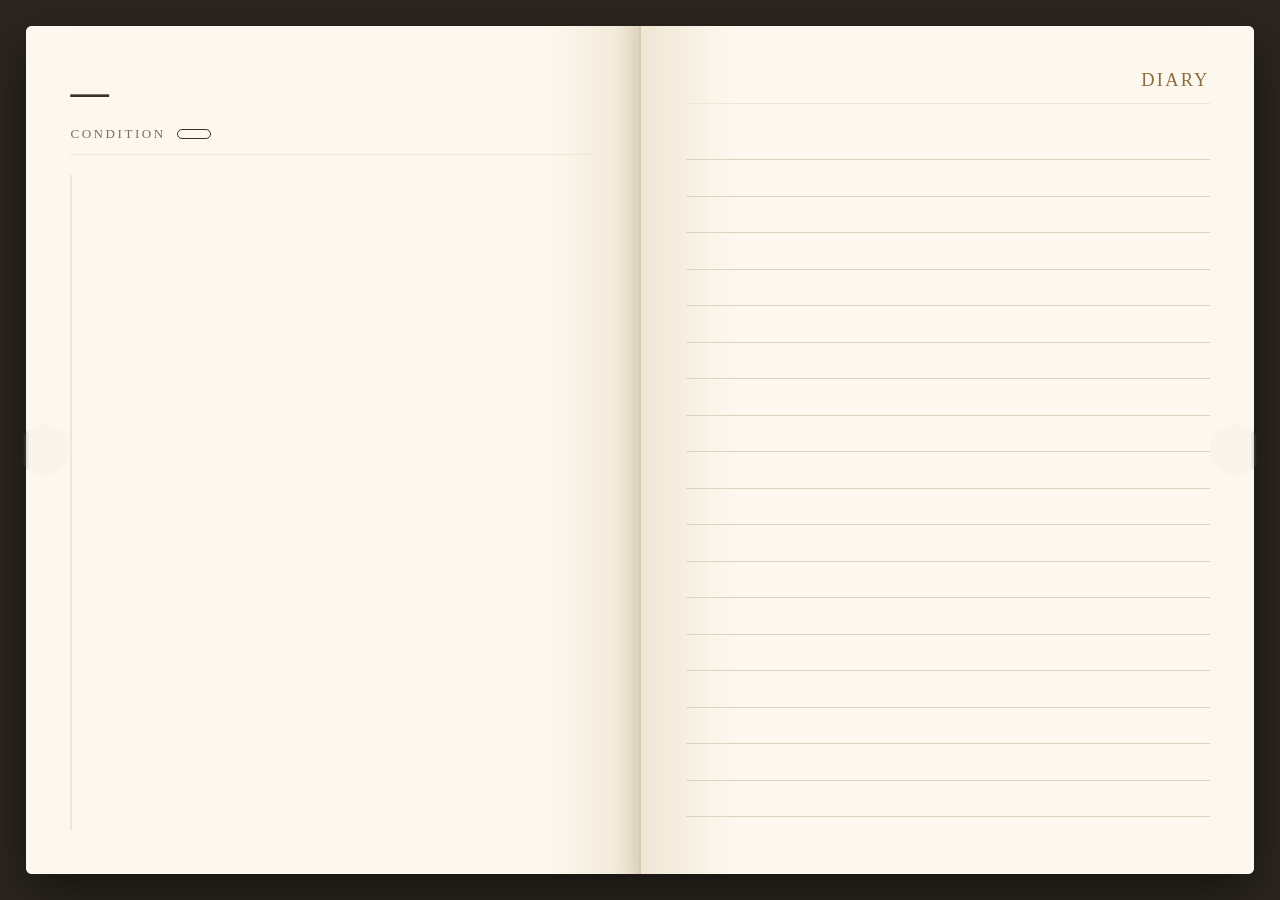
==== index.html @ c5fa0ecf "Build full-screen responsive book UI with vertical day timeline - Full-viewport responsive spread (n" ====
<!DOCTYPE html>
<html lang="ja">
<head>
  <meta charset="UTF-8" />
  <meta name="viewport" content="width=device-width, initial-scale=1.0, viewport-fit=cover" />
  <title>Diary</title>
  <link rel="stylesheet" href="css/style.css" />
</head>
<body>
  <main class="viewport">
    <!-- Previous (older) -->
    <button class="nav nav--prev" id="prevBtn" aria-label="Previous entry">&#10094;</button>

    <div class="book" id="book">
      <!-- Left page: date + activity timeline + condition -->
      <section class="page page--left">
        <header class="page-header">
          <h1 class="date" id="date">—</h1>
          <div class="condition-row">
            <span class="condition-label">Condition</span>
            <span class="condition-value" id="condition"></span>
          </div>
        </header>
        <ul class="activity" id="activity"></ul>
      </section>

      <div class="book-spine" aria-hidden="true"></div>

      <!-- Right page: diary text -->
      <section class="page page--right">
        <header class="page-header page-header--right">
          <span class="page-label">Diary</span>
        </header>
        <div class="diary" id="diary"></div>
      </section>
    </div>

    <!-- Next (newer) -->
    <button class="nav nav--next" id="nextBtn" aria-label="Next entry">&#10095;</button>
  </main>

  <script src="js/app.js"></script>
</body>
</html>
---- css/style.css ----
/* ---------- Reset / base ---------- */
* { box-sizing: border-box; margin: 0; padding: 0; }

:root {
  --paper: #fdf8ef;
  --paper-edge: #efe6d4;
  --ink: #3a332a;
  --ink-soft: #7a7060;
  --accent: #8a6d3b;
  --spine: #d9cbb0;
  --nav-bg: rgba(58, 51, 42, 0.06);
  --nav-bg-hover: rgba(58, 51, 42, 0.14);
}

html, body {
  height: 100%;
  width: 100%;
}

body {
  font-family: "Georgia", "Hiragino Mincho ProN", "Yu Mincho", serif;
  color: var(--ink);
  background: #2c2620;
  overflow: hidden; /* desktop: lock to one screen */
}

/* ---------- Viewport: fills the whole screen, no fixed px ---------- */
.viewport {
  position: relative;
  display: flex;
  align-items: center;
  justify-content: center;
  width: 100vw;
  height: 100vh;
  height: 100dvh; /* mobile dynamic viewport */
  padding: clamp(0.5rem, 2vw, 2.5rem);
}

/* ---------- Book spread ---------- */
.book {
  position: relative;
  display: flex;
  width: 100%;
  height: 100%;
  max-width: 1400px;
  max-height: 900px;
  background: var(--paper);
  border-radius: 6px;
  box-shadow: 0 18px 50px rgba(0, 0, 0, 0.5);
  overflow: hidden;
}

.page {
  flex: 1 1 50%;
  min-width: 0;
  padding: clamp(1.25rem, 3.5vw, 3rem);
  display: flex;
  flex-direction: column;
  overflow-y: auto;
}

.page--left {
  background:
    linear-gradient(to right, var(--paper) 85%, var(--paper-edge));
}
.page--right {
  background:
    linear-gradient(to left, var(--paper) 85%, var(--paper-edge));
}

.book-spine {
  flex: 0 0 2px;
  background: var(--spine);
  box-shadow: 0 0 18px 6px rgba(120, 100, 60, 0.25);
}

/* ---------- Header ---------- */
.page-header {
  border-bottom: 1px solid var(--paper-edge);
  padding-bottom: 0.75rem;
  margin-bottom: 1.25rem;
}
.page-header--right { text-align: right; }

.date {
  font-size: clamp(1.5rem, 3vw, 2.4rem);
  font-weight: 600;
  letter-spacing: 0.04em;
}
.condition-row {
  display: flex;
  align-items: center;
  gap: 0.7rem;
  margin-top: 0.7rem;
}
.condition-label {
  font-size: clamp(0.7rem, 1.3vw, 0.82rem);
  text-transform: uppercase;
  letter-spacing: 2.5px;
  color: var(--ink-soft);
}
.condition-value {
  font-size: clamp(1rem, 1.9vw, 1.2rem);
  font-weight: 600;
  padding: 0.25rem 1rem;
  border-radius: 999px;
  border: 1.5px solid currentColor;
  text-transform: capitalize;
  line-height: 1.25;
}
.condition-value.good   { color: #4a7c4e; background: rgba(74, 124, 78, 0.08); }
.condition-value.fair   { color: #b5882f; background: rgba(181, 136, 47, 0.08); }
.condition-value.bad    { color: #8b3a3a; background: rgba(139, 58, 58, 0.08); }
.condition-value.normal { color: var(--ink-soft); background: rgba(122, 112, 96, 0.08); }

.page-label {
  font-size: clamp(0.9rem, 1.8vw, 1.15rem);
  color: var(--accent);
  letter-spacing: 0.12em;
  text-transform: uppercase;
}

/* ---------- Activity timeline (vertical day view) ---------- */
.activity {
  list-style: none;
  flex: 1;                 /* fill remaining page height */
  display: flex;
  flex-direction: column;
  min-height: 24rem;       /* keep proportions sensible on short pages */
  border-left: 2px solid var(--paper-edge);
  padding-left: 0;
}
.activity .slot {
  display: flex;
  align-items: stretch;
  min-height: 1.6rem;      /* readability floor for tiny segments */
  position: relative;
}
.activity .slot-time {
  flex: 0 0 3.6rem;
  text-align: right;
  padding-right: 0.6rem;
  color: var(--ink-soft);
  font-size: clamp(0.72rem, 1.4vw, 0.85rem);
  font-variant-numeric: tabular-nums;
  transform: translateY(-0.5em); /* align label to the slot's start line */
}
.activity .slot-block {
  flex: 1;
  display: flex;
  align-items: center;
  padding: 0.15rem 0.7rem;
  margin: 1px 0;
  border-radius: 6px;
  background: var(--slot-color);
  color: #fff;
  font-size: clamp(0.8rem, 1.6vw, 0.98rem);
  font-weight: 600;
  line-height: 1.2;
  overflow: hidden;
  text-overflow: ellipsis;
  white-space: nowrap;
  box-shadow: 0 1px 2px rgba(0, 0, 0, 0.12);
}

/* ---------- Diary text ---------- */
.diary {
  flex: 1;
  font-size: clamp(1rem, 1.9vw, 1.2rem);
  line-height: 1.9em;
  white-space: pre-wrap;
  padding-top: 2px;
  /* Ruled paper: one line per text row, scrolls with the content */
  background-image: repeating-linear-gradient(
    transparent,
    transparent calc(1.9em - 1px),
    #ddd3bf calc(1.9em - 1px),
    #ddd3bf 1.9em
  );
  background-attachment: local;
}

/* ---------- Navigation arrows ---------- */
.nav {
  position: absolute;
  top: 50%;
  transform: translateY(-50%);
  z-index: 10;
  width: clamp(2.4rem, 4vw, 3.4rem);
  height: clamp(2.4rem, 4vw, 3.4rem);
  border: none;
  border-radius: 50%;
  background: var(--nav-bg);
  color: #f3ead8;
  font-size: clamp(1.1rem, 2vw, 1.6rem);
  cursor: pointer;
  display: flex;
  align-items: center;
  justify-content: center;
  transition: background 0.18s ease, opacity 0.18s ease;
  backdrop-filter: blur(2px);
}
.nav:hover { background: var(--nav-bg-hover); }
.nav--prev { left: clamp(0.4rem, 1.5vw, 1.5rem); }
.nav--next { right: clamp(0.4rem, 1.5vw, 1.5rem); }
.nav:disabled { opacity: 0.25; cursor: default; }

/* ---------- Mobile: single page, stacked, swipe ---------- */
@media (max-width: 768px) {
  body { overflow: auto; }

  .viewport {
    padding: 0;
    align-items: stretch;
    height: auto;
    min-height: 100dvh;
  }

  .book {
    flex-direction: column;
    width: 100%;
    height: auto;
    min-height: 100dvh;
    max-width: none;
    max-height: none;
    border-radius: 0;
    box-shadow: none;
  }

  .page {
    flex: 0 0 auto;
    overflow: visible;
    padding: 1.5rem 1.25rem;
  }
  .page--left,
  .page--right { background: var(--paper); }

  .book-spine {
    flex: 0 0 1px;
    height: 1px;
    width: 100%;
    box-shadow: none;
    background: var(--paper-edge);
  }

  .page-header--right { text-align: left; }

  /* Arrows become fixed bottom controls, thumb-friendly */
  .nav {
    position: fixed;
    top: auto;
    bottom: 1rem;
    transform: none;
    width: 3rem;
    height: 3rem;
    background: rgba(58, 51, 42, 0.55);
  }
  .nav--prev { left: 1rem; }
  .nav--next { right: 1rem; }

  .date { font-size: 1.6rem; }
  .diary { font-size: 1.05rem; }
}

/* Smooth date transitions */
.book.is-changing { opacity: 0.35; transition: opacity 0.12s ease; }
.book { transition: opacity 0.18s ease; }
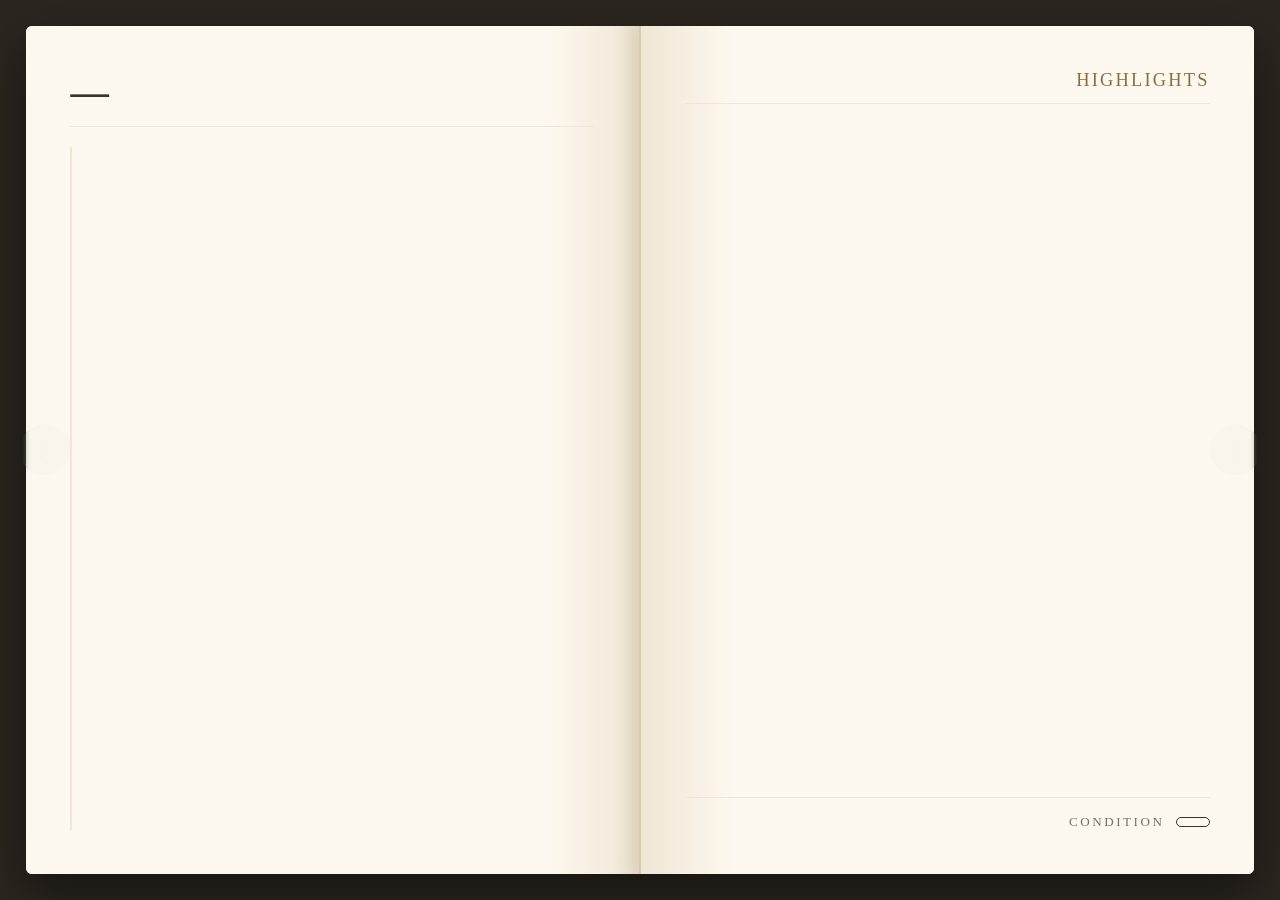
==== commit b29fa262: "Migrate to structured schema: highlights + value fields - Right page now shows highlights (signed-de" ====
--- a/index.html
+++ b/index.html
@@ -12,26 +12,26 @@
     <button class="nav nav--prev" id="prevBtn" aria-label="Previous entry">&#10094;</button>
 
     <div class="book" id="book">
-      <!-- Left page: date + activity timeline + condition -->
+      <!-- Left page: date + activity timeline -->
       <section class="page page--left">
         <header class="page-header">
           <h1 class="date" id="date">—</h1>
-          <div class="condition-row">
-            <span class="condition-label">Condition</span>
-            <span class="condition-value" id="condition"></span>
-          </div>
         </header>
         <ul class="activity" id="activity"></ul>
       </section>
 
       <div class="book-spine" aria-hidden="true"></div>
 
-      <!-- Right page: diary text -->
+      <!-- Right page: highlights + condition -->
       <section class="page page--right">
         <header class="page-header page-header--right">
-          <span class="page-label">Diary</span>
+          <span class="page-label">Highlights</span>
         </header>
-        <div class="diary" id="diary"></div>
+        <ul class="highlights" id="highlights"></ul>
+        <div class="condition-row condition-row--right">
+          <span class="condition-label">Condition</span>
+          <span class="condition-value" id="condition"></span>
+        </div>
       </section>
     </div>
 
--- a/css/style.css
+++ b/css/style.css
@@ -163,21 +163,46 @@
   box-shadow: 0 1px 2px rgba(0, 0, 0, 0.12);
 }
 
-/* ---------- Diary text ---------- */
-.diary {
-  flex: 1;
+/* ---------- Highlights (right page) ---------- */
+.highlights {
+  list-style: none;
+  flex: 1;                 /* fill remaining page height; pushes condition down */
+  display: flex;
+  flex-direction: column;
+  gap: 0.9rem;
+  padding-top: 0.4rem;
+  overflow-y: auto;
+}
+.highlight {
+  display: flex;
+  align-items: baseline;
+  gap: 0.7rem;
   font-size: clamp(1rem, 1.9vw, 1.2rem);
-  line-height: 1.9em;
-  white-space: pre-wrap;
-  padding-top: 2px;
-  /* Ruled paper: one line per text row, scrolls with the content */
-  background-image: repeating-linear-gradient(
-    transparent,
-    transparent calc(1.9em - 1px),
-    #ddd3bf calc(1.9em - 1px),
-    #ddd3bf 1.9em
-  );
-  background-attachment: local;
+  line-height: 1.55;
+}
+.highlight-mark {
+  flex: 0 0 auto;
+  width: 1.1em;
+  text-align: center;
+  font-weight: 700;
+  font-variant-numeric: tabular-nums;
+  line-height: 1;
+}
+.highlight--pos .highlight-mark  { color: #4a7c4e; }
+.highlight--neg .highlight-mark  { color: #8b3a3a; }
+.highlight--zero .highlight-mark { color: var(--ink-soft); font-size: 0.7em; }
+.highlight-note { flex: 1; min-width: 0; }
+.highlight--empty {
+  color: var(--ink-soft);
+  font-style: italic;
+}
+
+/* Condition pinned to the bottom of the right page */
+.condition-row--right {
+  margin-top: auto;
+  padding-top: 1rem;
+  justify-content: flex-end;
+  border-top: 1px solid var(--paper-edge);
 }
 
 /* ---------- Navigation arrows ---------- */
@@ -244,6 +269,7 @@
   }
 
   .page-header--right { text-align: left; }
+  .condition-row--right { justify-content: flex-start; }
 
   /* Arrows become fixed bottom controls, thumb-friendly */
   .nav {
@@ -259,7 +285,7 @@
   .nav--next { right: 1rem; }
 
   .date { font-size: 1.6rem; }
-  .diary { font-size: 1.05rem; }
+  .highlight { font-size: 1.05rem; }
 }
 
 /* Smooth date transitions */
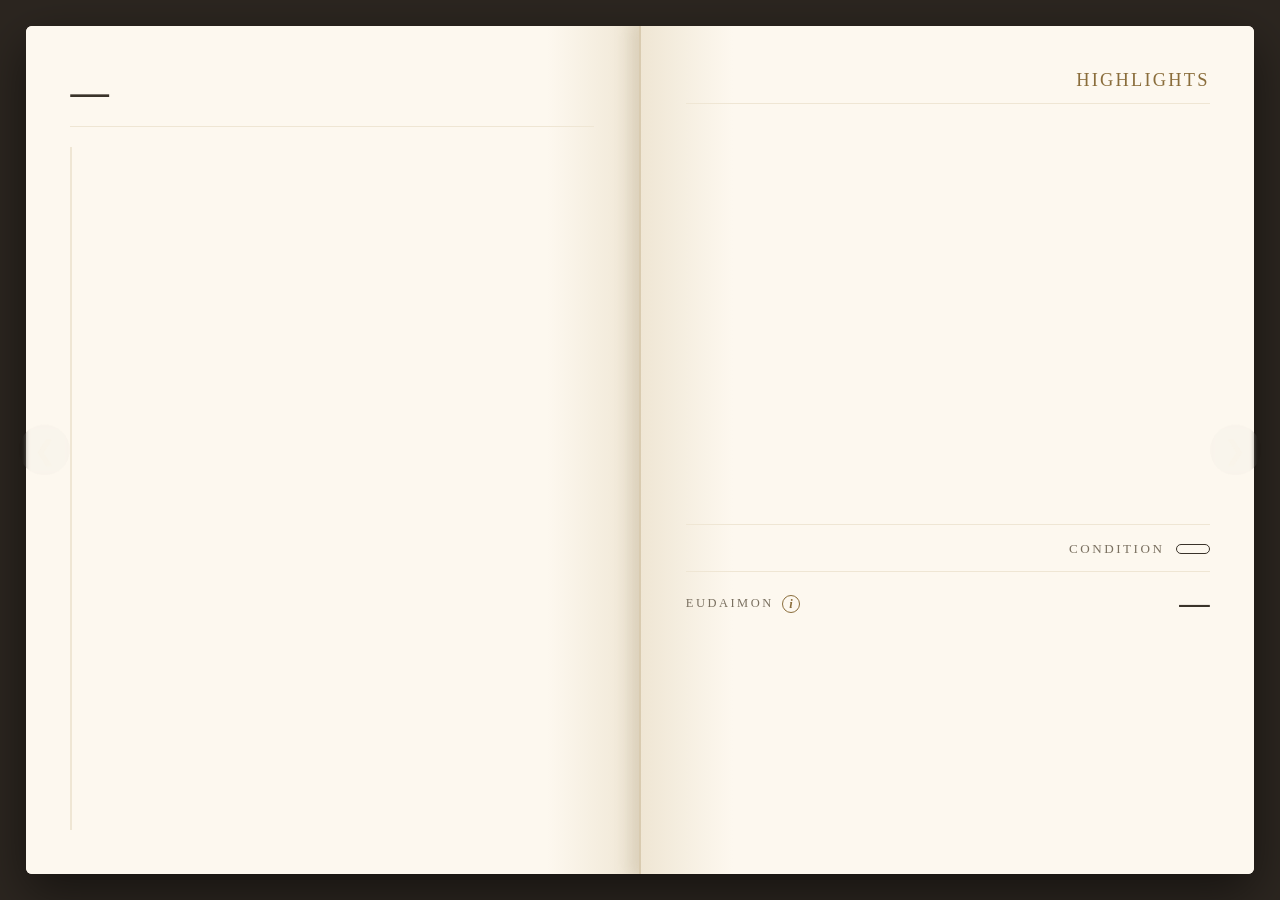
==== commit e679e04f: "Add Eudaimon panel, valence schema, Hobby palette, formula modal - Rename activity/highlights value " ====
--- a/index.html
+++ b/index.html
@@ -22,15 +22,30 @@
 
       <div class="book-spine" aria-hidden="true"></div>
 
-      <!-- Right page: highlights + condition -->
+      <!-- Right page: top = highlights + condition, bottom = Eudaimon panel -->
       <section class="page page--right">
-        <header class="page-header page-header--right">
-          <span class="page-label">Highlights</span>
-        </header>
-        <ul class="highlights" id="highlights"></ul>
-        <div class="condition-row condition-row--right">
-          <span class="condition-label">Condition</span>
-          <span class="condition-value" id="condition"></span>
+        <!-- Top region (~2/3): highlights + condition -->
+        <div class="right-top">
+          <header class="page-header page-header--right">
+            <span class="page-label">Highlights</span>
+          </header>
+          <ul class="highlights" id="highlights"></ul>
+          <div class="condition-row condition-row--right">
+            <span class="condition-label">Condition</span>
+            <span class="condition-value" id="condition"></span>
+          </div>
+        </div>
+
+        <!-- Bottom region (~1/3): Eudaimon breakdown -->
+        <div class="right-bottom">
+          <div class="eudaimon">
+            <div class="eu-head">
+              <span class="eu-title">Eudaimon</span>
+              <button class="info-btn" id="infoBtn" aria-label="Show Eudaimon formula" title="Eudaimon formula">i</button>
+              <span class="eu-score" id="euScore">—</span>
+            </div>
+            <div class="eu-terms" id="euTerms"></div>
+          </div>
         </div>
       </section>
     </div>
@@ -39,6 +54,32 @@
     <button class="nav nav--next" id="nextBtn" aria-label="Next entry">&#10095;</button>
   </main>
 
+  <!-- Formula modal -->
+  <div class="modal-overlay" id="formulaModal" hidden>
+    <div class="modal" role="dialog" aria-modal="true" aria-label="Eudaimon formula">
+      <button class="modal-close" id="modalClose" aria-label="Close">&times;</button>
+      <h2 class="modal-title">Eudaimon score — v0.1</h2>
+<pre class="formula">E_day = 3.0
+      − 0.20 · |sleep_hours − 7.5|
+      + Σ_work  hours · ω_work[valence]
+      + Σ_code  hours · ω_code[valence]
+      − 0.08 · life_hours
+      + 1.00 · min(hobby_hours, 1) − 0.40 · max(0, hobby_hours − 1)
+      + 0.15 · goout_hours
+      − 0.05 · transit_hours
+      − 0.35 · none_hours
+      − 0.15 · max(0, circ_distance(bedtime(d), bedtime(d−1)) − 1.0)
+      + Σ highlights[i].valence
+
+ω_work = { 0: −0.20, 1: 0.00, 2: +0.15 }
+ω_code = { 0: +0.08, 1: +0.15, 2: +0.30 }   (missing → 1)
+
+bedtime(d): start of the longest contiguous Sleep block
+            whose start falls within [d 12:00, d+1 12:00].
+circ_distance(a, b) = min(|a − b|, 24 − |a − b|)</pre>
+    </div>
+  </div>
+
   <script src="js/app.js"></script>
 </body>
 </html>
--- a/css/style.css
+++ b/css/style.css
@@ -64,8 +64,26 @@
     linear-gradient(to right, var(--paper) 85%, var(--paper-edge));
 }
 .page--right {
+  position: relative;
   background:
     linear-gradient(to left, var(--paper) 85%, var(--paper-edge));
+}
+
+/* Right page split: top ~2/3 (highlights + condition), bottom ~1/3 (Eudaimon) */
+.right-top {
+  flex: 2 1 0;
+  min-height: 0;
+  display: flex;
+  flex-direction: column;
+}
+.right-bottom {
+  flex: 1 1 0;
+  min-height: 0;
+  display: flex;
+  flex-direction: column;
+  margin-top: 0.9rem;
+  padding-top: 0.9rem;
+  border-top: 1px solid var(--paper-edge);
 }
 
 .book-spine {
@@ -197,13 +215,145 @@
   font-style: italic;
 }
 
-/* Condition pinned to the bottom of the right page */
+/* Condition pinned to the bottom of the top region */
 .condition-row--right {
   margin-top: auto;
   padding-top: 1rem;
   justify-content: flex-end;
   border-top: 1px solid var(--paper-edge);
 }
+
+/* ---------- Eudaimon panel (bottom region of right page) ---------- */
+.eudaimon {
+  display: flex;
+  flex-direction: column;
+  min-height: 0;
+  height: 100%;
+}
+.eu-head {
+  display: flex;
+  align-items: center;
+  gap: 0.5rem;
+  margin-bottom: 0.55rem;
+}
+.eu-title {
+  font-size: clamp(0.66rem, 1.2vw, 0.78rem);
+  text-transform: uppercase;
+  letter-spacing: 2.5px;
+  color: var(--ink-soft);
+}
+.eu-score { margin-left: auto; }
+.eu-score {
+  font-size: clamp(1.3rem, 2.6vw, 1.9rem);
+  font-weight: 700;
+  font-variant-numeric: tabular-nums;
+  color: var(--ink);
+}
+.eu-terms {
+  display: flex;
+  flex-wrap: wrap;
+  gap: 0.3rem 0.45rem;
+  align-content: flex-start;
+  overflow-y: auto;
+}
+.eu-term {
+  display: inline-flex;
+  align-items: center;
+  gap: 0.34rem;
+  padding: 0.16rem 0.5rem;
+  border-radius: 999px;
+  background: rgba(58, 51, 42, 0.04);
+  border: 1px solid var(--paper-edge);
+  font-size: clamp(0.66rem, 1.25vw, 0.8rem);
+  line-height: 1.1;
+}
+.eu-dot {
+  width: 0.62em;
+  height: 0.62em;
+  border-radius: 50%;
+  flex: 0 0 auto;
+}
+.eu-name { color: var(--ink-soft); }
+.eu-val {
+  font-weight: 600;
+  font-variant-numeric: tabular-nums;
+  color: var(--ink);
+}
+
+/* ---------- Formula info icon + modal ---------- */
+.info-btn {
+  display: inline-flex;
+  align-items: center;
+  justify-content: center;
+  flex: 0 0 auto;
+  width: 1.15rem;
+  height: 1.15rem;
+  padding: 0;
+  border: 1.5px solid var(--accent);
+  border-radius: 50%;
+  background: transparent;
+  color: var(--accent);
+  font-family: "Georgia", serif;
+  font-style: italic;
+  font-size: 0.78rem;
+  font-weight: 700;
+  line-height: 1;
+  cursor: pointer;
+  transition: background 0.15s ease, color 0.15s ease;
+}
+.info-btn:hover {
+  background: var(--accent);
+  color: var(--paper);
+}
+
+.modal-overlay {
+  position: fixed;
+  inset: 0;
+  z-index: 50;
+  display: flex;
+  align-items: center;
+  justify-content: center;
+  padding: 1.25rem;
+  background: rgba(28, 22, 16, 0.55);
+  backdrop-filter: blur(2px);
+}
+.modal-overlay[hidden] { display: none; }
+.modal {
+  position: relative;
+  max-width: min(92vw, 560px);
+  max-height: 86vh;
+  overflow: auto;
+  padding: 1.6rem 1.8rem;
+  background: var(--paper);
+  border-radius: 8px;
+  box-shadow: 0 20px 60px rgba(0, 0, 0, 0.5);
+}
+.modal-title {
+  font-size: 1.15rem;
+  font-weight: 600;
+  margin-bottom: 0.9rem;
+  color: var(--ink);
+}
+.modal .formula {
+  font-family: "SFMono-Regular", "Menlo", "Consolas", monospace;
+  font-size: clamp(0.7rem, 1.5vw, 0.85rem);
+  line-height: 1.5;
+  white-space: pre;
+  overflow-x: auto;
+  color: var(--ink);
+}
+.modal-close {
+  position: absolute;
+  top: 0.6rem;
+  right: 0.8rem;
+  border: none;
+  background: transparent;
+  color: var(--ink-soft);
+  font-size: 1.5rem;
+  line-height: 1;
+  cursor: pointer;
+}
+.modal-close:hover { color: var(--ink); }
 
 /* ---------- Navigation arrows ---------- */
 .nav {
@@ -271,6 +421,12 @@
   .page-header--right { text-align: left; }
   .condition-row--right { justify-content: flex-start; }
 
+  /* Right page stacks naturally; drop the fixed 2:1 height split */
+  .right-top,
+  .right-bottom { flex: 0 0 auto; }
+  .eudaimon { height: auto; }
+  .eu-terms { overflow: visible; }
+
   /* Arrows become fixed bottom controls, thumb-friendly */
   .nav {
     position: fixed;
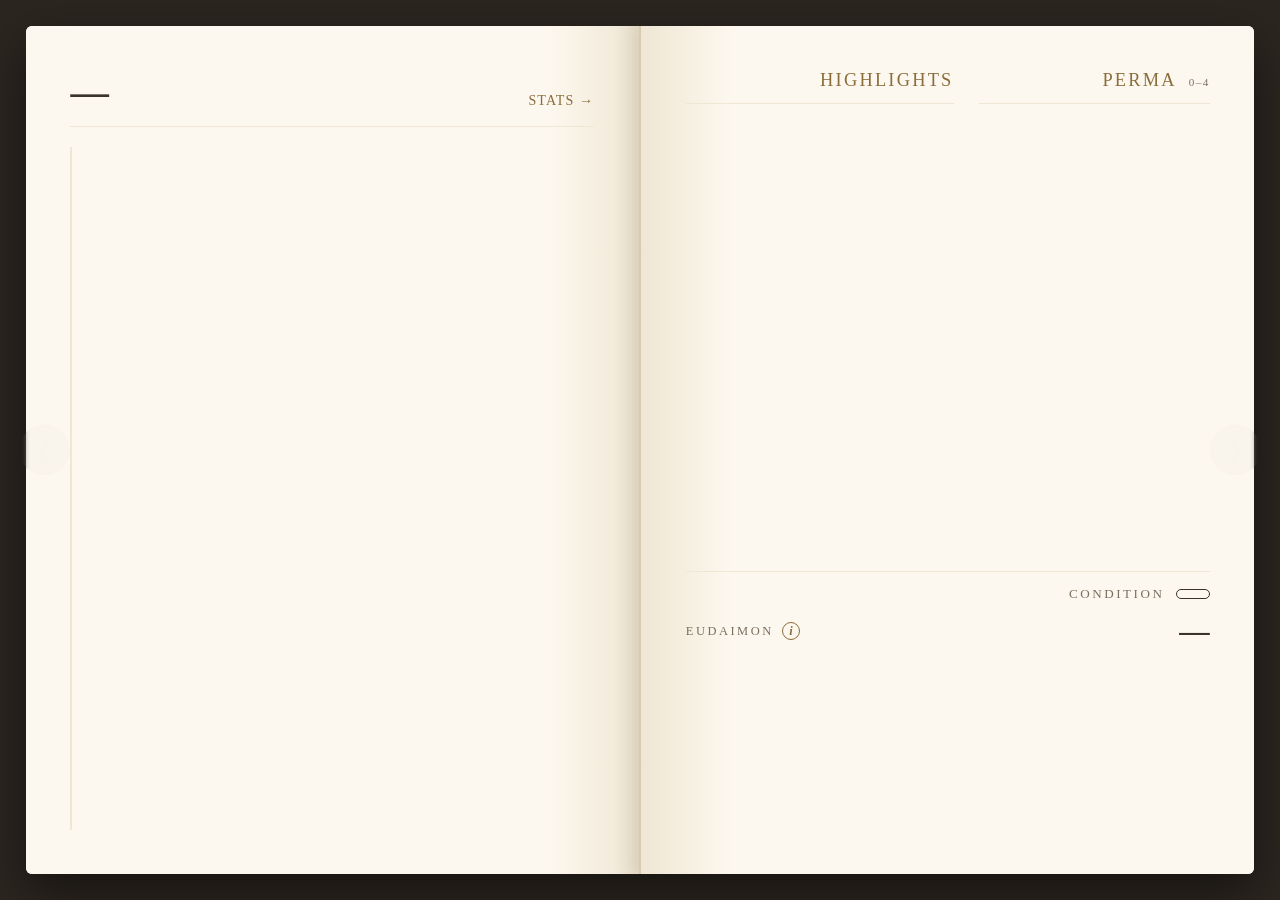
==== commit 1b088682: "Implement v0.4: PERMA + ES-module reorg (Book + Stats views) - schema.json / formula.md / data/weigh" ====
--- a/index.html
+++ b/index.html
@@ -14,37 +14,51 @@
     <div class="book" id="book">
       <!-- Left page: date + activity timeline -->
       <section class="page page--left">
-        <header class="page-header">
+        <header class="page-header page-header--left">
           <h1 class="date" id="date">—</h1>
+          <a class="view-link" href="stats.html" aria-label="Open stats view">Stats →</a>
         </header>
         <ul class="activity" id="activity"></ul>
       </section>
 
       <div class="book-spine" aria-hidden="true"></div>
 
-      <!-- Right page: top = highlights + condition, bottom = Eudaimon panel -->
+      <!-- Right page: top = highlights + PERMA, bottom = condition + Eudaimon -->
       <section class="page page--right">
-        <!-- Top region (~2/3): highlights + condition -->
+        <!-- Top region (~2/3): two columns -->
         <div class="right-top">
-          <header class="page-header page-header--right">
-            <span class="page-label">Highlights</span>
-          </header>
-          <ul class="highlights" id="highlights"></ul>
+          <!-- Left column: highlights -->
+          <div class="rt-col rt-col--highlights">
+            <header class="page-header page-header--right">
+              <span class="page-label">Highlights</span>
+            </header>
+            <ul class="highlights" id="highlights"></ul>
+          </div>
+
+          <!-- Right column: PERMA radar (daily self-rating, 0–4) -->
+          <div class="rt-col rt-col--perma">
+            <header class="page-header page-header--right">
+              <span class="page-label">PERMA</span>
+              <span class="perma-scale-note">0–4</span>
+            </header>
+            <div class="perma" id="perma"></div>
+          </div>
+        </div>
+
+        <!-- Bottom region (~1/3): condition + Eudaimon breakdown -->
+        <div class="right-bottom">
           <div class="condition-row condition-row--right">
             <span class="condition-label">Condition</span>
             <span class="condition-value" id="condition"></span>
           </div>
-        </div>
 
-        <!-- Bottom region (~1/3): Eudaimon breakdown -->
-        <div class="right-bottom">
           <div class="eudaimon">
             <div class="eu-head">
               <span class="eu-title">Eudaimon</span>
               <button class="info-btn" id="infoBtn" aria-label="Show Eudaimon formula" title="Eudaimon formula">i</button>
               <span class="eu-score" id="euScore">—</span>
             </div>
-            <div class="eu-terms" id="euTerms"></div>
+            <div class="eu-bars" id="euTerms"></div>
           </div>
         </div>
       </section>
@@ -54,32 +68,15 @@
     <button class="nav nav--next" id="nextBtn" aria-label="Next entry">&#10095;</button>
   </main>
 
-  <!-- Formula modal -->
+  <!-- Formula modal (content injected from model.formulaText()) -->
   <div class="modal-overlay" id="formulaModal" hidden>
     <div class="modal" role="dialog" aria-modal="true" aria-label="Eudaimon formula">
       <button class="modal-close" id="modalClose" aria-label="Close">&times;</button>
-      <h2 class="modal-title">Eudaimon score — v0.1</h2>
-<pre class="formula">E_day = 3.0
-      − 0.20 · |sleep_hours − 7.5|
-      + Σ_work  hours · ω_work[valence]
-      + Σ_code  hours · ω_code[valence]
-      − 0.08 · life_hours
-      + 1.00 · min(hobby_hours, 1) − 0.40 · max(0, hobby_hours − 1)
-      + 0.15 · goout_hours
-      − 0.05 · transit_hours
-      − 0.35 · none_hours
-      − 0.15 · max(0, circ_distance(bedtime(d), bedtime(d−1)) − 1.0)
-      + Σ highlights[i].valence
-
-ω_work = { 0: −0.20, 1: 0.00, 2: +0.15 }
-ω_code = { 0: +0.08, 1: +0.15, 2: +0.30 }   (missing → 1)
-
-bedtime(d): start of the longest contiguous Sleep block
-            whose start falls within [d 12:00, d+1 12:00].
-circ_distance(a, b) = min(|a − b|, 24 − |a − b|)</pre>
+      <h2 class="modal-title" id="modalTitle">Eudaimon formula</h2>
+      <pre class="formula" id="formulaBody"></pre>
     </div>
   </div>
 
-  <script src="js/app.js"></script>
+  <script type="module" src="js/app.js"></script>
 </body>
 </html>
--- a/css/style.css
+++ b/css/style.css
@@ -69,13 +69,20 @@
     linear-gradient(to left, var(--paper) 85%, var(--paper-edge));
 }
 
-/* Right page split: top ~2/3 (highlights + condition), bottom ~1/3 (Eudaimon) */
+/* Right page split: top ~2/3 (highlights + PERMA), bottom ~1/3 (condition + Eudaimon) */
 .right-top {
   flex: 2 1 0;
   min-height: 0;
   display: flex;
+  gap: clamp(0.8rem, 2vw, 1.6rem);
+}
+.rt-col {
+  flex: 1 1 0;
+  min-width: 0;
+  display: flex;
   flex-direction: column;
 }
+.rt-col--perma { flex: 0 0 44%; }
 .right-bottom {
   flex: 1 1 0;
   min-height: 0;
@@ -99,6 +106,24 @@
   margin-bottom: 1.25rem;
 }
 .page-header--right { text-align: right; }
+.page-header--left {
+  display: flex;
+  align-items: baseline;
+  justify-content: space-between;
+  gap: 1rem;
+}
+.view-link {
+  flex: 0 0 auto;
+  font-family: "Georgia", serif;
+  font-size: clamp(0.72rem, 1.4vw, 0.88rem);
+  letter-spacing: 0.08em;
+  text-transform: uppercase;
+  color: var(--accent);
+  text-decoration: none;
+  border-bottom: 1px solid transparent;
+  transition: border-color 0.15s ease;
+}
+.view-link:hover { border-color: var(--accent); }
 
 .date {
   font-size: clamp(1.5rem, 3vw, 2.4rem);
@@ -215,12 +240,13 @@
   font-style: italic;
 }
 
-/* Condition pinned to the bottom of the top region */
+/* Condition sits at the top of the bottom region, right-aligned */
 .condition-row--right {
-  margin-top: auto;
-  padding-top: 1rem;
+  margin-top: 0;
+  margin-bottom: 0.7rem;
+  padding-top: 0;
   justify-content: flex-end;
-  border-top: 1px solid var(--paper-edge);
+  border-top: none;
 }
 
 /* ---------- Eudaimon panel (bottom region of right page) ---------- */
@@ -447,3 +473,293 @@
 /* Smooth date transitions */
 .book.is-changing { opacity: 0.35; transition: opacity 0.12s ease; }
 .book { transition: opacity 0.18s ease; }
+
+/* ==========================================================================
+   PERMA radar (Book view, right page top-right)
+   ========================================================================== */
+.perma-scale-note {
+  margin-left: 0.5rem;
+  font-size: 0.7rem;
+  letter-spacing: 0.12em;
+  color: var(--ink-soft);
+}
+.perma {
+  flex: 1;
+  display: flex;
+  align-items: center;
+  justify-content: center;
+  min-height: 0;
+  padding-top: 0.4rem;
+}
+.perma-radar { width: 100%; max-width: 240px; height: auto; overflow: visible; }
+.radar-ring  { stroke: var(--paper-edge); stroke-width: 1; }
+.radar-spoke { stroke: var(--paper-edge); stroke-width: 1; }
+.radar-data  { fill: rgba(122, 112, 96, 0.16); stroke: var(--ink-soft); stroke-width: 1.5; }
+.radar-dot   { stroke: var(--paper); stroke-width: 1; }
+.radar-label {
+  font-size: 11px;
+  font-family: "Georgia", serif;
+}
+.radar-label.is-cited { font-weight: 700; text-decoration: underline; }
+.perma-empty { color: var(--ink-soft); font-style: italic; font-size: 0.95rem; }
+
+/* PERMA tag badge on a highlight */
+.perma-badge {
+  flex: 0 0 auto;
+  align-self: center;
+  min-width: 1.25em;
+  padding: 0.05em 0.4em;
+  border-radius: 999px;
+  font-size: 0.68em;
+  font-weight: 700;
+  letter-spacing: 0.04em;
+  color: #fff;
+  background: var(--badge-color, var(--ink-soft));
+}
+
+/* ==========================================================================
+   Eudaimon diverging bars (Book view, right page bottom)
+   ========================================================================== */
+.eu-bars {
+  display: flex;
+  flex-direction: column;
+  gap: 0.18rem;
+  overflow-y: auto;
+  min-height: 0;
+}
+.eu-bar {
+  display: grid;
+  grid-template-columns: 4.6rem 1fr 2.9rem;
+  align-items: center;
+  gap: 0.4rem;
+  font-size: clamp(0.62rem, 1.15vw, 0.76rem);
+}
+.eu-bar-name {
+  color: var(--ink-soft);
+  white-space: nowrap;
+  overflow: hidden;
+  text-overflow: ellipsis;
+}
+.eu-bar-track {
+  position: relative;
+  height: 0.62rem;
+  background: rgba(58, 51, 42, 0.05);
+  border-radius: 3px;
+}
+.eu-bar-track::before { /* center 0-axis */
+  content: "";
+  position: absolute;
+  left: 50%;
+  top: -1px;
+  bottom: -1px;
+  width: 1px;
+  background: var(--paper-edge);
+}
+.eu-bar-fill {
+  position: absolute;
+  top: 1px;
+  bottom: 1px;
+  border-radius: 2px;
+  opacity: 0.9;
+}
+.eu-bar-fill--pos { left: 50%; }
+.eu-bar-fill--neg { right: 50%; }
+.eu-bar-val {
+  text-align: right;
+  font-weight: 600;
+  font-variant-numeric: tabular-nums;
+  color: var(--ink);
+}
+.eu-bar--base .eu-bar-track { background: transparent; }
+.eu-bar--base .eu-bar-track::before { display: none; }
+.eu-bar--base .eu-bar-name { font-style: italic; }
+
+/* ==========================================================================
+   Stats view
+   ========================================================================== */
+.stats-body {
+  height: 100%;
+  overflow: hidden;
+  background: #2c2620;
+  color: var(--ink);
+}
+.stats-topbar {
+  display: flex;
+  align-items: center;
+  gap: 1rem;
+  height: 48px;
+  padding: 0 clamp(0.75rem, 2vw, 1.5rem);
+  background: #241f19;
+  color: #f3ead8;
+}
+.stats-topbar .view-link { color: #d8c7a4; }
+.stats-topbar .view-link:hover { border-color: #d8c7a4; }
+.stats-title {
+  font-size: 1.05rem;
+  font-weight: 600;
+  letter-spacing: 0.14em;
+  text-transform: uppercase;
+}
+.stats-loading { margin-left: auto; font-size: 0.78rem; color: #b7a889; }
+
+.stats-grid {
+  display: grid;
+  grid-template-columns: 1fr 1fr;
+  grid-template-rows: 1fr 1fr;
+  gap: clamp(0.5rem, 1.2vw, 1rem);
+  height: calc(100dvh - 48px);
+  padding: clamp(0.5rem, 1.2vw, 1rem);
+}
+.panel {
+  background: var(--paper);
+  border-radius: 8px;
+  padding: clamp(0.7rem, 1.4vw, 1.1rem);
+  box-shadow: 0 8px 24px rgba(0, 0, 0, 0.35);
+  display: flex;
+  flex-direction: column;
+  min-width: 0;
+  min-height: 0;
+  overflow: hidden;
+}
+.panel-head {
+  display: flex;
+  align-items: center;
+  gap: 0.5rem;
+  margin-bottom: 0.6rem;
+}
+.panel-title {
+  font-size: clamp(0.72rem, 1.4vw, 0.9rem);
+  font-weight: 600;
+  letter-spacing: 0.06em;
+  text-transform: uppercase;
+  color: var(--ink);
+}
+.panel-sub { color: var(--accent); font-weight: 600; text-transform: none; letter-spacing: 0.02em; }
+.panel-scale { margin-left: 0.3rem; font-size: 0.66rem; color: var(--ink-soft); letter-spacing: 0.1em; }
+.panel-empty { color: var(--ink-soft); font-style: italic; font-size: 0.9rem; padding: 0.5rem 0; }
+.mini-nav {
+  border: 1px solid var(--paper-edge);
+  background: transparent;
+  color: var(--ink-soft);
+  border-radius: 50%;
+  width: 1.5rem;
+  height: 1.5rem;
+  line-height: 1;
+  cursor: pointer;
+  flex: 0 0 auto;
+}
+.mini-nav:hover { background: rgba(58, 51, 42, 0.06); color: var(--ink); }
+.mini-nav:disabled { opacity: 0.3; cursor: default; }
+.panel--composition .panel-title,
+.panel--perma-trend .panel-title { flex: 1; }
+
+/* (1) Composition tiles */
+.comp-body { display: flex; gap: 0.9rem; min-height: 0; overflow: auto; }
+.comp-grid {
+  display: grid;
+  grid-template-columns: repeat(var(--comp-cols, 14), 1fr);
+  gap: 2px;
+  flex: 1 1 auto;
+  align-content: start;
+  min-width: 0;
+}
+.comp-tile { aspect-ratio: 1; border-radius: 2px; }
+.comp-tile--empty { background: rgba(58, 51, 42, 0.04); }
+.comp-legend { list-style: none; flex: 0 0 auto; display: flex; flex-direction: column; gap: 0.28rem; font-size: 0.72rem; }
+.comp-legend-item { display: flex; align-items: center; gap: 0.4rem; }
+.legend-dot { width: 0.7em; height: 0.7em; border-radius: 2px; flex: 0 0 auto; }
+.legend-name { color: var(--ink); }
+.legend-val { margin-left: auto; color: var(--ink-soft); font-variant-numeric: tabular-nums; }
+
+/* (2)+(3) Weekday line + table */
+.wd-body { display: flex; gap: 0.8rem; min-height: 0; flex: 1; overflow: auto; }
+.wd-chart { flex: 1 1 60%; min-width: 0; display: flex; align-items: center; }
+.wd-svg { width: 100%; height: auto; }
+.axis-zero { stroke: var(--paper-edge); stroke-width: 1; stroke-dasharray: 3 3; }
+.axis-label { font-size: 9px; fill: var(--ink-soft); font-family: "Georgia", serif; }
+.wd-line { fill: none; stroke: var(--accent); stroke-width: 2; }
+.wd-pt { fill: var(--accent); }
+.wd-table { flex: 0 0 auto; border-collapse: collapse; font-size: 0.72rem; }
+.wd-table th, .wd-table td { padding: 0.16rem 0.5rem; text-align: right; }
+.wd-table th:first-child, .wd-table td:first-child { text-align: left; }
+.wd-table th { color: var(--ink-soft); font-weight: 600; border-bottom: 1px solid var(--paper-edge); }
+.wd-row { cursor: pointer; }
+.wd-row:hover { background: rgba(58, 51, 42, 0.05); }
+.wd-row.is-selected { background: rgba(138, 109, 59, 0.14); font-weight: 600; }
+
+/* (4) PERMA trend */
+.pt-body { display: flex; flex-direction: column; gap: 0.5rem; flex: 1; justify-content: center; }
+.pt-row { display: grid; grid-template-columns: 1.4rem 1fr 3.4rem; align-items: center; gap: 0.5rem; }
+.pt-axis { font-weight: 700; text-align: center; }
+.pt-track { position: relative; height: 0.8rem; background: rgba(58, 51, 42, 0.06); border-radius: 4px; overflow: hidden; }
+.pt-fill { position: absolute; left: 0; top: 0; bottom: 0; border-radius: 4px; opacity: 0.9; }
+.pt-val { font-size: 0.74rem; text-align: right; font-variant-numeric: tabular-nums; color: var(--ink); }
+.pt-delta { color: var(--ink-soft); font-size: 0.68rem; }
+.pt-row.is-famine .pt-axis::after { content: "·"; color: var(--accent); }
+.pt-row.is-famine .pt-track { outline: 1px dashed rgba(138, 109, 59, 0.4); }
+.pt-nudge { margin-top: 0.6rem; font-size: 0.75rem; color: var(--accent); font-style: italic; }
+
+/* (5) Re-tune tool */
+.rt-caution { margin-left: auto; font-size: 0.68rem; color: #a9762f; }
+.rt-body { display: flex; flex-direction: column; gap: 0.5rem; min-height: 0; overflow: auto; }
+.rt-controls { display: flex; flex-wrap: wrap; gap: 0.4rem; align-items: flex-end; }
+.rt-field { display: flex; flex-direction: column; font-size: 0.62rem; color: var(--ink-soft); gap: 0.15rem; }
+.rt-field select, .rt-field input {
+  font: inherit;
+  font-size: 0.72rem;
+  padding: 0.2rem 0.35rem;
+  border: 1px solid var(--paper-edge);
+  border-radius: 4px;
+  background: #fff;
+  color: var(--ink);
+}
+.rt-field input[type="number"] { width: 4.2rem; }
+.rt-field input#rtRange { width: 10rem; }
+.rt-field input#rtExclude { width: 8rem; }
+.rt-run {
+  padding: 0.32rem 0.8rem;
+  border: none;
+  border-radius: 5px;
+  background: var(--accent);
+  color: var(--paper);
+  font: inherit;
+  font-size: 0.74rem;
+  cursor: pointer;
+}
+.rt-run:hover { filter: brightness(1.06); }
+.rt-out { display: flex; flex-direction: column; gap: 0.5rem; }
+.rt-summary { display: flex; flex-wrap: wrap; gap: 0.4rem 1rem; font-size: 0.74rem; }
+.rt-summary div { display: flex; gap: 0.35rem; align-items: baseline; }
+.rt-summary span { color: var(--ink-soft); font-size: 0.62rem; text-transform: uppercase; letter-spacing: 0.05em; }
+.rt-summary b { font-variant-numeric: tabular-nums; }
+.rt-scatter { width: 100%; max-width: 260px; height: auto; }
+.axis-line { stroke: var(--ink-soft); stroke-width: 1; }
+.rt-dot { fill: var(--accent); opacity: 0.7; }
+.rt-note { font-size: 0.66rem; color: var(--ink-soft); line-height: 1.5; }
+.rt-msg { font-size: 0.78rem; color: #a9762f; }
+.rt-snippet {
+  width: 100%;
+  min-height: 8rem;
+  font-family: "SFMono-Regular", "Menlo", "Consolas", monospace;
+  font-size: 0.66rem;
+  line-height: 1.45;
+  padding: 0.5rem;
+  border: 1px solid var(--paper-edge);
+  border-radius: 5px;
+  background: #fbf6ec;
+  color: var(--ink);
+  resize: vertical;
+}
+
+/* Stats: stack on narrow screens */
+@media (max-width: 860px) {
+  .stats-body { overflow: auto; }
+  .stats-grid {
+    grid-template-columns: 1fr;
+    grid-template-rows: none;
+    height: auto;
+    min-height: calc(100dvh - 48px);
+  }
+  .panel { min-height: 16rem; }
+  .wd-body, .comp-body { flex-direction: column; }
+}
